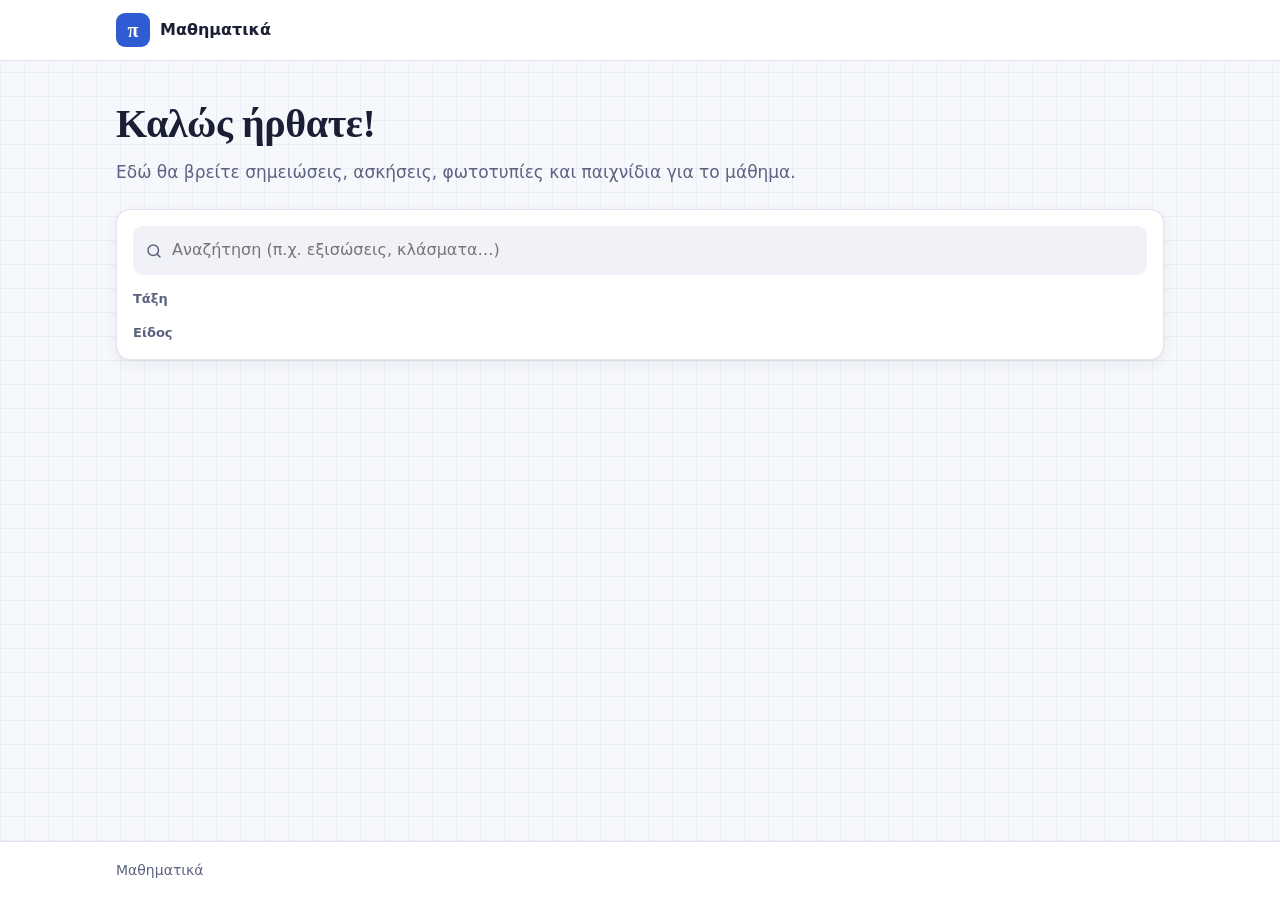
==== index.html @ 96dc082f "Ρύθμιση διαχείρισης για τον φάκελο math-site και ανακατεύθυνση αρχικής Co-Authored-By: Claude Opus 5" ====
<!doctype html>
<html lang="el">
<head>
<meta charset="utf-8">
<meta http-equiv="refresh" content="0; url=math-site/">
<title>Μαθηματικά</title>
</head>
<body>
<a href="math-site/">Μετάβαση στο site</a>
</body>
</html>
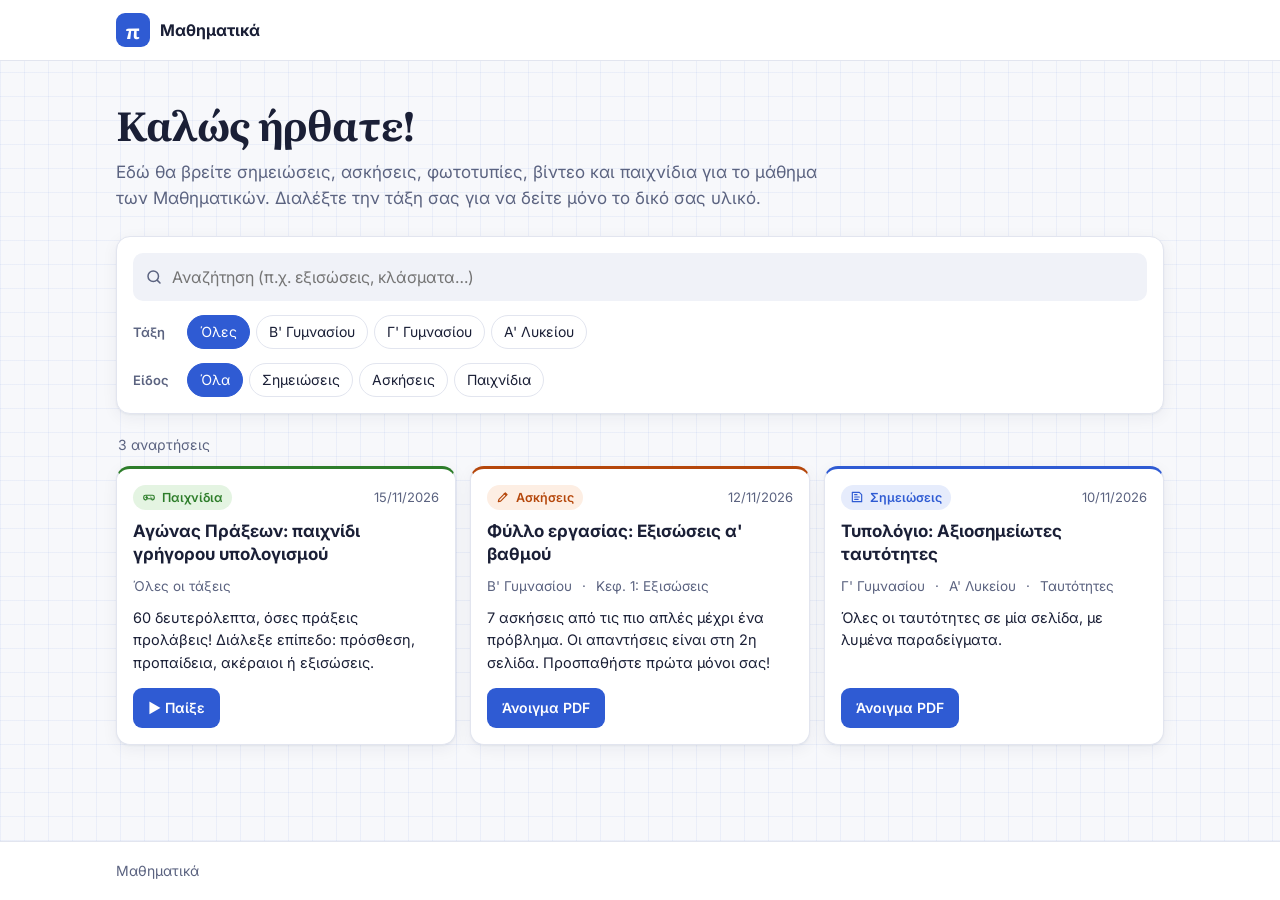
==== commit 62f1ec77: "Μεταφορά του site στη ρίζα του repository Co-Authored-By: Claude Opus 5.5 <noreply@anthropic.com> Cl" ====
--- a/index.html
+++ b/index.html
@@ -1,11 +1,66 @@
 <!doctype html>
 <html lang="el">
 <head>
-<meta charset="utf-8">
-<meta http-equiv="refresh" content="0; url=math-site/">
-<title>Μαθηματικά</title>
+  <meta charset="utf-8">
+  <meta name="viewport" content="width=device-width, initial-scale=1">
+  <title>Μαθηματικά</title>
+  <meta name="description" content="Σημειώσεις, ασκήσεις, φωτοτυπίες, βίντεο και παιχνίδια μαθηματικών για τους μαθητές.">
+  <link rel="preconnect" href="https://fonts.googleapis.com">
+  <link rel="preconnect" href="https://fonts.gstatic.com" crossorigin>
+  <link href="https://fonts.googleapis.com/css2?family=Inter:wght@400;500;600;700&family=Literata:opsz,wght@7..72,600;7..72,700&display=swap" rel="stylesheet">
+  <link rel="stylesheet" href="assets/style.css">
+  <link rel="icon" href="data:image/svg+xml,%3Csvg xmlns='http://www.w3.org/2000/svg' viewBox='0 0 32 32'%3E%3Crect width='32' height='32' rx='8' fill='%232f5bd3'/%3E%3Ctext x='16' y='23' font-size='20' text-anchor='middle' fill='white' font-family='serif'%3E%CF%80%3C/text%3E%3C/svg%3E">
 </head>
 <body>
-<a href="math-site/">Μετάβαση στο site</a>
+  <header class="site-header">
+    <div class="wrap header-inner">
+      <a class="brand" href="./">
+        <span class="brand-mark" aria-hidden="true">π</span>
+        <span class="brand-text" id="site-title">Μαθηματικά</span>
+      </a>
+      <span class="header-sub" id="site-school"></span>
+    </div>
+  </header>
+
+  <main class="wrap">
+    <section class="hero">
+      <h1 id="hero-title">Καλώς ήρθατε!</h1>
+      <p id="hero-intro">Εδώ θα βρείτε σημειώσεις, ασκήσεις, φωτοτυπίες και παιχνίδια για το μάθημα.</p>
+      <p class="hero-teacher" id="hero-teacher"></p>
+    </section>
+
+    <section class="filters" aria-label="Φίλτρα">
+      <div class="search">
+        <svg viewBox="0 0 24 24" aria-hidden="true"><circle cx="11" cy="11" r="7"/><path d="m20 20-3.5-3.5"/></svg>
+        <input id="q" type="search" placeholder="Αναζήτηση (π.χ. εξισώσεις, κλάσματα…)" autocomplete="off">
+      </div>
+      <div class="chip-group">
+        <span class="chip-label">Τάξη</span>
+        <div class="chips" id="grade-chips" role="group" aria-label="Τάξη"></div>
+      </div>
+      <div class="chip-group">
+        <span class="chip-label">Είδος</span>
+        <div class="chips" id="type-chips" role="group" aria-label="Είδος υλικού"></div>
+      </div>
+    </section>
+
+    <p class="result-count" id="count" aria-live="polite"></p>
+    <section class="grid" id="grid"></section>
+    <p class="empty" id="empty" hidden>Δεν βρέθηκε υλικό με αυτά τα φίλτρα.</p>
+  </main>
+
+  <footer class="site-footer">
+    <div class="wrap"><span id="footer-text">Μαθηματικά</span></div>
+  </footer>
+
+  <dialog id="video-dialog" aria-label="Βίντεο">
+    <div class="dialog-head">
+      <strong id="video-title"></strong>
+      <button class="icon-btn" id="video-close" aria-label="Κλείσιμο">✕</button>
+    </div>
+    <div class="video-frame"><iframe id="video-iframe" title="Βίντεο" allow="accelerometer; autoplay; encrypted-media; gyroscope; picture-in-picture" allowfullscreen></iframe></div>
+  </dialog>
+
+  <script src="assets/app.js"></script>
 </body>
 </html>
--- a/assets/style.css
+++ b/assets/style.css
@@ -0,0 +1,187 @@
+:root {
+  --bg: #f7f8fb;
+  --grid-line: rgba(47, 91, 211, 0.06);
+  --surface: #ffffff;
+  --surface-2: #f0f2f8;
+  --text: #1a1f36;
+  --muted: #5b6380;
+  --border: #e2e5ef;
+  --accent: #2f5bd3;
+  --accent-ink: #ffffff;
+  --accent-soft: #e6ecfc;
+  --shadow: 0 1px 2px rgba(20, 30, 70, .05), 0 4px 16px rgba(20, 30, 70, .06);
+
+  --t-notes: #2f5bd3;     --t-notes-bg: #e6ecfc;
+  --t-ex: #b5470b;        --t-ex-bg: #fdeee3;
+  --t-copy: #6b4bc7;      --t-copy-bg: #efe9fb;
+  --t-test: #b3203e;      --t-test-bg: #fce7eb;
+  --t-video: #0f7c74;     --t-video-bg: #e0f4f1;
+  --t-game: #2d7d2a;      --t-game-bg: #e4f4e2;
+  --t-other: #5b6380;     --t-other-bg: #eceef4;
+}
+@media (prefers-color-scheme: dark) {
+  :root:not([data-theme="light"]) {
+    --bg: #11141f; --grid-line: rgba(140, 170, 255, 0.05);
+    --surface: #1a1e2c; --surface-2: #232838; --text: #e8eaf2; --muted: #a0a7c0;
+    --border: #2e3448; --accent: #7d9cff; --accent-ink: #0d1430; --accent-soft: #263156;
+    --shadow: 0 1px 2px rgba(0,0,0,.3), 0 4px 16px rgba(0,0,0,.25);
+    --t-notes: #9db4ff; --t-notes-bg: #243052;
+    --t-ex: #ffb380;    --t-ex-bg: #43291a;
+    --t-copy: #c5b2ff;  --t-copy-bg: #33294f;
+    --t-test: #ff9aae;  --t-test-bg: #4a1f2a;
+    --t-video: #7fdcd1; --t-video-bg: #173b38;
+    --t-game: #9be096;  --t-game-bg: #1f3a1e;
+    --t-other: #b6bcd2; --t-other-bg: #2a2f40;
+  }
+}
+:root[data-theme="dark"] {
+  --bg: #11141f; --grid-line: rgba(140, 170, 255, 0.05);
+  --surface: #1a1e2c; --surface-2: #232838; --text: #e8eaf2; --muted: #a0a7c0;
+  --border: #2e3448; --accent: #7d9cff; --accent-ink: #0d1430; --accent-soft: #263156;
+  --shadow: 0 1px 2px rgba(0,0,0,.3), 0 4px 16px rgba(0,0,0,.25);
+  --t-notes: #9db4ff; --t-notes-bg: #243052;
+  --t-ex: #ffb380;    --t-ex-bg: #43291a;
+  --t-copy: #c5b2ff;  --t-copy-bg: #33294f;
+  --t-test: #ff9aae;  --t-test-bg: #4a1f2a;
+  --t-video: #7fdcd1; --t-video-bg: #173b38;
+  --t-game: #9be096;  --t-game-bg: #1f3a1e;
+  --t-other: #b6bcd2; --t-other-bg: #2a2f40;
+}
+
+* { box-sizing: border-box; }
+html { -webkit-text-size-adjust: 100%; }
+body {
+  margin: 0;
+  font-family: "Inter", system-ui, -apple-system, "Segoe UI", sans-serif;
+  font-size: 16px;
+  line-height: 1.55;
+  color: var(--text);
+  background-color: var(--bg);
+  background-image:
+    linear-gradient(var(--grid-line) 1px, transparent 1px),
+    linear-gradient(90deg, var(--grid-line) 1px, transparent 1px);
+  background-size: 24px 24px;
+  min-height: 100vh;
+  display: flex;
+  flex-direction: column;
+}
+main { flex: 1; }
+.wrap { width: 100%; max-width: 1080px; margin: 0 auto; padding: 0 16px; }
+
+/* Header */
+.site-header {
+  background: var(--surface);
+  border-bottom: 1px solid var(--border);
+  position: sticky; top: 0; z-index: 10;
+}
+.header-inner { display: flex; align-items: center; justify-content: space-between; gap: 12px; min-height: 60px; }
+.brand { display: flex; align-items: center; gap: 10px; text-decoration: none; color: var(--text); font-weight: 700; min-width: 0; }
+.brand-mark {
+  width: 34px; height: 34px; flex: none; border-radius: 9px;
+  display: grid; place-items: center;
+  background: var(--accent); color: var(--accent-ink);
+  font-family: "Literata", Georgia, serif; font-size: 20px;
+}
+.brand-text { white-space: nowrap; overflow: hidden; text-overflow: ellipsis; }
+.header-sub { color: var(--muted); font-size: 14px; text-align: right; }
+
+/* Hero */
+.hero { padding: 40px 0 24px; max-width: 720px; }
+.hero h1 {
+  font-family: "Literata", Georgia, serif;
+  font-size: clamp(28px, 5vw, 40px);
+  line-height: 1.15; margin: 0 0 12px; letter-spacing: -0.01em;
+}
+.hero p { margin: 0; color: var(--muted); font-size: 17px; white-space: pre-line; }
+.hero .hero-teacher { margin-top: 10px; font-size: 15px; color: var(--text); font-weight: 500; }
+.hero .hero-teacher:empty { display: none; }
+
+/* Filters */
+.filters {
+  background: var(--surface); border: 1px solid var(--border); border-radius: 14px;
+  padding: 16px; display: grid; gap: 14px; box-shadow: var(--shadow);
+}
+.search { position: relative; }
+.search svg {
+  position: absolute; left: 12px; top: 50%; transform: translateY(-50%);
+  width: 18px; height: 18px; fill: none; stroke: var(--muted); stroke-width: 2; stroke-linecap: round;
+}
+.search input {
+  width: 100%; font: inherit; color: var(--text);
+  background: var(--surface-2); border: 1px solid transparent; border-radius: 10px;
+  padding: 11px 12px 11px 38px;
+}
+.search input:focus { outline: none; border-color: var(--accent); background: var(--surface); }
+.chip-group { display: flex; gap: 10px; align-items: baseline; }
+.chip-label { font-size: 13px; font-weight: 600; color: var(--muted); width: 44px; flex: none; }
+.chips { display: flex; flex-wrap: wrap; gap: 6px; }
+.chip {
+  font: inherit; font-size: 14px; cursor: pointer;
+  border: 1px solid var(--border); background: var(--surface); color: var(--text);
+  padding: 5px 12px; border-radius: 999px; transition: background .15s, border-color .15s;
+}
+.chip:hover { border-color: var(--accent); }
+.chip[aria-pressed="true"] { background: var(--accent); border-color: var(--accent); color: var(--accent-ink); }
+.chip:focus-visible, .btn:focus-visible, .icon-btn:focus-visible { outline: 2px solid var(--accent); outline-offset: 2px; }
+
+@media (max-width: 560px) {
+  .chip-group { flex-direction: column; gap: 6px; }
+  .header-sub { display: none; }
+  .hero { padding-top: 28px; }
+}
+
+/* Results */
+.result-count { color: var(--muted); font-size: 14px; margin: 20px 2px 10px; }
+.grid { display: grid; grid-template-columns: repeat(auto-fill, minmax(290px, 1fr)); gap: 14px; padding-bottom: 40px; }
+@media (max-width: 340px) { .grid { grid-template-columns: 1fr; } }
+.card {
+  background: var(--surface); border: 1px solid var(--border); border-radius: 14px;
+  padding: 16px; display: flex; flex-direction: column; gap: 10px; box-shadow: var(--shadow);
+  min-width: 0;
+}
+.card-top { display: flex; align-items: center; justify-content: space-between; gap: 8px; }
+.badge {
+  display: inline-flex; align-items: center; gap: 6px;
+  font-size: 12.5px; font-weight: 600; padding: 3px 9px; border-radius: 999px;
+  color: var(--c); background: var(--cbg);
+}
+.badge svg { width: 14px; height: 14px; fill: none; stroke: currentColor; stroke-width: 2; stroke-linecap: round; stroke-linejoin: round; }
+.date { font-size: 13px; color: var(--muted); white-space: nowrap; }
+.card h2 { font-size: 17px; line-height: 1.35; margin: 0; overflow-wrap: anywhere; }
+.meta { font-size: 13.5px; color: var(--muted); display: flex; flex-wrap: wrap; gap: 4px 10px; }
+.meta span + span::before { content: "·"; margin-right: 10px; }
+.desc { font-size: 14.5px; color: var(--text); margin: 0; white-space: pre-line; overflow-wrap: anywhere; }
+.card-actions { margin-top: auto; padding-top: 4px; display: flex; gap: 8px; flex-wrap: wrap; }
+.btn {
+  display: inline-flex; align-items: center; gap: 6px;
+  font: inherit; font-size: 14px; font-weight: 600; text-decoration: none; cursor: pointer;
+  padding: 8px 14px; border-radius: 9px; border: 1px solid transparent;
+  background: var(--accent); color: var(--accent-ink);
+}
+.btn.secondary { background: var(--surface); color: var(--text); border-color: var(--border); }
+.btn:hover { filter: brightness(1.06); }
+.empty { text-align: center; color: var(--muted); padding: 30px 0 60px; }
+
+/* Type colours */
+.t-notes { --c: var(--t-notes); --cbg: var(--t-notes-bg); }
+.t-ex    { --c: var(--t-ex);    --cbg: var(--t-ex-bg); }
+.t-copy  { --c: var(--t-copy);  --cbg: var(--t-copy-bg); }
+.t-test  { --c: var(--t-test);  --cbg: var(--t-test-bg); }
+.t-video { --c: var(--t-video); --cbg: var(--t-video-bg); }
+.t-game  { --c: var(--t-game);  --cbg: var(--t-game-bg); }
+.t-other { --c: var(--t-other); --cbg: var(--t-other-bg); }
+.card { border-top: 3px solid var(--c); }
+
+/* Footer */
+.site-footer { border-top: 1px solid var(--border); background: var(--surface); color: var(--muted); font-size: 14px; padding: 18px 0; }
+
+/* Video dialog */
+dialog {
+  border: none; padding: 0; border-radius: 14px; width: min(900px, calc(100vw - 32px));
+  background: var(--surface); color: var(--text); box-shadow: 0 20px 60px rgba(0,0,0,.35);
+}
+dialog::backdrop { background: rgba(10, 14, 30, .65); }
+.dialog-head { display: flex; justify-content: space-between; align-items: center; gap: 12px; padding: 12px 16px; }
+.icon-btn { border: none; background: var(--surface-2); color: var(--text); width: 34px; height: 34px; border-radius: 8px; cursor: pointer; font-size: 16px; flex: none; }
+.video-frame { aspect-ratio: 16 / 9; background: #000; }
+.video-frame iframe { width: 100%; height: 100%; border: 0; display: block; }
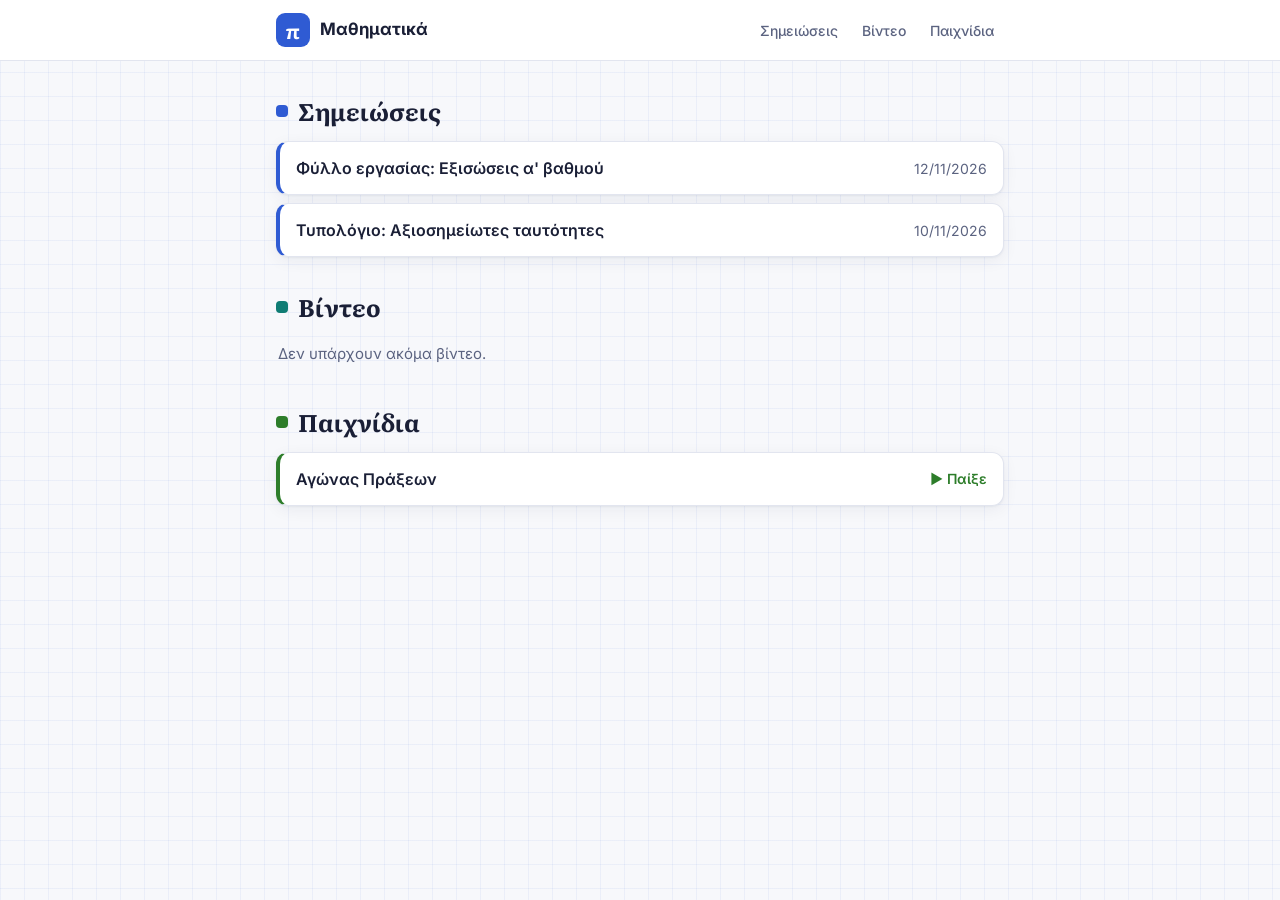
==== commit b2346450: "Απλοποίηση: μόνο Σημειώσεις, Βίντεο και Παιχνίδια Χωρίς τάξεις, κατηγορίες και φίλτρα. Η διαχείριση " ====
--- a/index.html
+++ b/index.html
@@ -4,7 +4,7 @@
   <meta charset="utf-8">
   <meta name="viewport" content="width=device-width, initial-scale=1">
   <title>Μαθηματικά</title>
-  <meta name="description" content="Σημειώσεις, ασκήσεις, φωτοτυπίες, βίντεο και παιχνίδια μαθηματικών για τους μαθητές.">
+  <meta name="description" content="Σημειώσεις, βίντεο και παιχνίδια μαθηματικών.">
   <link rel="preconnect" href="https://fonts.googleapis.com">
   <link rel="preconnect" href="https://fonts.gstatic.com" crossorigin>
   <link href="https://fonts.googleapis.com/css2?family=Inter:wght@400;500;600;700&family=Literata:opsz,wght@7..72,600;7..72,700&display=swap" rel="stylesheet">
@@ -16,42 +16,32 @@
     <div class="wrap header-inner">
       <a class="brand" href="./">
         <span class="brand-mark" aria-hidden="true">π</span>
-        <span class="brand-text" id="site-title">Μαθηματικά</span>
+        <span>Μαθηματικά</span>
       </a>
-      <span class="header-sub" id="site-school"></span>
+      <nav class="nav" aria-label="Ενότητες">
+        <a href="#simeioseis">Σημειώσεις</a>
+        <a href="#vinteo">Βίντεο</a>
+        <a href="#paixnidia">Παιχνίδια</a>
+      </nav>
     </div>
   </header>
 
   <main class="wrap">
-    <section class="hero">
-      <h1 id="hero-title">Καλώς ήρθατε!</h1>
-      <p id="hero-intro">Εδώ θα βρείτε σημειώσεις, ασκήσεις, φωτοτυπίες και παιχνίδια για το μάθημα.</p>
-      <p class="hero-teacher" id="hero-teacher"></p>
+    <section class="section" id="simeioseis">
+      <h2><span class="dot t-notes"></span>Σημειώσεις</h2>
+      <ul class="list" id="notes"></ul>
     </section>
 
-    <section class="filters" aria-label="Φίλτρα">
-      <div class="search">
-        <svg viewBox="0 0 24 24" aria-hidden="true"><circle cx="11" cy="11" r="7"/><path d="m20 20-3.5-3.5"/></svg>
-        <input id="q" type="search" placeholder="Αναζήτηση (π.χ. εξισώσεις, κλάσματα…)" autocomplete="off">
-      </div>
-      <div class="chip-group">
-        <span class="chip-label">Τάξη</span>
-        <div class="chips" id="grade-chips" role="group" aria-label="Τάξη"></div>
-      </div>
-      <div class="chip-group">
-        <span class="chip-label">Είδος</span>
-        <div class="chips" id="type-chips" role="group" aria-label="Είδος υλικού"></div>
-      </div>
+    <section class="section" id="vinteo">
+      <h2><span class="dot t-video"></span>Βίντεο</h2>
+      <ul class="list" id="videos"></ul>
     </section>
 
-    <p class="result-count" id="count" aria-live="polite"></p>
-    <section class="grid" id="grid"></section>
-    <p class="empty" id="empty" hidden>Δεν βρέθηκε υλικό με αυτά τα φίλτρα.</p>
+    <section class="section" id="paixnidia">
+      <h2><span class="dot t-game"></span>Παιχνίδια</h2>
+      <ul class="list" id="games"></ul>
+    </section>
   </main>
-
-  <footer class="site-footer">
-    <div class="wrap"><span id="footer-text">Μαθηματικά</span></div>
-  </footer>
 
   <dialog id="video-dialog" aria-label="Βίντεο">
     <div class="dialog-head">
--- a/assets/style.css
+++ b/assets/style.css
@@ -49,133 +49,59 @@
 }
 
 * { box-sizing: border-box; }
-html { -webkit-text-size-adjust: 100%; }
+html { -webkit-text-size-adjust: 100%; scroll-behavior: smooth; scroll-padding-top: 76px; }
 body {
   margin: 0;
   font-family: "Inter", system-ui, -apple-system, "Segoe UI", sans-serif;
-  font-size: 16px;
-  line-height: 1.55;
-  color: var(--text);
+  font-size: 16px; line-height: 1.5; color: var(--text);
   background-color: var(--bg);
   background-image:
     linear-gradient(var(--grid-line) 1px, transparent 1px),
     linear-gradient(90deg, var(--grid-line) 1px, transparent 1px);
   background-size: 24px 24px;
   min-height: 100vh;
-  display: flex;
-  flex-direction: column;
 }
-main { flex: 1; }
-.wrap { width: 100%; max-width: 1080px; margin: 0 auto; padding: 0 16px; }
+.wrap { width: 100%; max-width: 760px; margin: 0 auto; padding: 0 16px; }
 
-/* Header */
-.site-header {
-  background: var(--surface);
-  border-bottom: 1px solid var(--border);
-  position: sticky; top: 0; z-index: 10;
+.site-header { background: var(--surface); border-bottom: 1px solid var(--border); position: sticky; top: 0; z-index: 10; }
+.header-inner { display: flex; align-items: center; justify-content: space-between; gap: 12px; min-height: 60px; flex-wrap: wrap; }
+.brand { display: flex; align-items: center; gap: 10px; text-decoration: none; color: var(--text); font-weight: 700; font-size: 17px; }
+.brand-mark {
+  width: 34px; height: 34px; flex: none; border-radius: 9px; display: grid; place-items: center;
+  background: var(--accent); color: var(--accent-ink); font-family: "Literata", Georgia, serif; font-size: 20px;
 }
-.header-inner { display: flex; align-items: center; justify-content: space-between; gap: 12px; min-height: 60px; }
-.brand { display: flex; align-items: center; gap: 10px; text-decoration: none; color: var(--text); font-weight: 700; min-width: 0; }
-.brand-mark {
-  width: 34px; height: 34px; flex: none; border-radius: 9px;
-  display: grid; place-items: center;
-  background: var(--accent); color: var(--accent-ink);
-  font-family: "Literata", Georgia, serif; font-size: 20px;
+.nav { display: flex; gap: 4px; }
+.nav a { color: var(--muted); text-decoration: none; font-size: 14px; font-weight: 500; padding: 6px 10px; border-radius: 8px; }
+.nav a:hover { color: var(--text); background: var(--surface-2); }
+@media (max-width: 480px) { .nav { width: 100%; justify-content: space-between; padding-bottom: 8px; } }
+
+.section { padding-top: 32px; }
+.section:last-child { padding-bottom: 56px; }
+.section h2 {
+  font-family: "Literata", Georgia, serif; font-size: 24px; margin: 0 0 12px;
+  display: flex; align-items: center; gap: 10px;
 }
-.brand-text { white-space: nowrap; overflow: hidden; text-overflow: ellipsis; }
-.header-sub { color: var(--muted); font-size: 14px; text-align: right; }
+.dot { width: 12px; height: 12px; border-radius: 4px; background: var(--c); }
 
-/* Hero */
-.hero { padding: 40px 0 24px; max-width: 720px; }
-.hero h1 {
-  font-family: "Literata", Georgia, serif;
-  font-size: clamp(28px, 5vw, 40px);
-  line-height: 1.15; margin: 0 0 12px; letter-spacing: -0.01em;
+.list { list-style: none; margin: 0; padding: 0; display: grid; gap: 8px; }
+.row {
+  width: 100%; display: flex; align-items: center; justify-content: space-between; gap: 12px;
+  padding: 14px 16px; border-radius: 12px; text-decoration: none; text-align: left;
+  font: inherit; color: var(--text); cursor: pointer;
+  background: var(--surface); border: 1px solid var(--border); border-left: 4px solid var(--c);
+  box-shadow: var(--shadow); transition: transform .12s, border-color .12s;
 }
-.hero p { margin: 0; color: var(--muted); font-size: 17px; white-space: pre-line; }
-.hero .hero-teacher { margin-top: 10px; font-size: 15px; color: var(--text); font-weight: 500; }
-.hero .hero-teacher:empty { display: none; }
+.row:hover { transform: translateY(-1px); border-color: var(--c); }
+.row:focus-visible { outline: 2px solid var(--accent); outline-offset: 2px; }
+.row-title { font-weight: 600; overflow-wrap: anywhere; }
+.row-meta { color: var(--muted); font-size: 14px; white-space: nowrap; flex: none; }
+.t-video .row-meta, .t-game .row-meta { color: var(--c); font-weight: 600; }
+.empty { color: var(--muted); padding: 6px 2px; font-size: 15px; }
 
-/* Filters */
-.filters {
-  background: var(--surface); border: 1px solid var(--border); border-radius: 14px;
-  padding: 16px; display: grid; gap: 14px; box-shadow: var(--shadow);
-}
-.search { position: relative; }
-.search svg {
-  position: absolute; left: 12px; top: 50%; transform: translateY(-50%);
-  width: 18px; height: 18px; fill: none; stroke: var(--muted); stroke-width: 2; stroke-linecap: round;
-}
-.search input {
-  width: 100%; font: inherit; color: var(--text);
-  background: var(--surface-2); border: 1px solid transparent; border-radius: 10px;
-  padding: 11px 12px 11px 38px;
-}
-.search input:focus { outline: none; border-color: var(--accent); background: var(--surface); }
-.chip-group { display: flex; gap: 10px; align-items: baseline; }
-.chip-label { font-size: 13px; font-weight: 600; color: var(--muted); width: 44px; flex: none; }
-.chips { display: flex; flex-wrap: wrap; gap: 6px; }
-.chip {
-  font: inherit; font-size: 14px; cursor: pointer;
-  border: 1px solid var(--border); background: var(--surface); color: var(--text);
-  padding: 5px 12px; border-radius: 999px; transition: background .15s, border-color .15s;
-}
-.chip:hover { border-color: var(--accent); }
-.chip[aria-pressed="true"] { background: var(--accent); border-color: var(--accent); color: var(--accent-ink); }
-.chip:focus-visible, .btn:focus-visible, .icon-btn:focus-visible { outline: 2px solid var(--accent); outline-offset: 2px; }
+.t-notes { --c: var(--t-notes); }
+.t-video { --c: var(--t-video); }
+.t-game  { --c: var(--t-game); }
 
-@media (max-width: 560px) {
-  .chip-group { flex-direction: column; gap: 6px; }
-  .header-sub { display: none; }
-  .hero { padding-top: 28px; }
-}
-
-/* Results */
-.result-count { color: var(--muted); font-size: 14px; margin: 20px 2px 10px; }
-.grid { display: grid; grid-template-columns: repeat(auto-fill, minmax(290px, 1fr)); gap: 14px; padding-bottom: 40px; }
-@media (max-width: 340px) { .grid { grid-template-columns: 1fr; } }
-.card {
-  background: var(--surface); border: 1px solid var(--border); border-radius: 14px;
-  padding: 16px; display: flex; flex-direction: column; gap: 10px; box-shadow: var(--shadow);
-  min-width: 0;
-}
-.card-top { display: flex; align-items: center; justify-content: space-between; gap: 8px; }
-.badge {
-  display: inline-flex; align-items: center; gap: 6px;
-  font-size: 12.5px; font-weight: 600; padding: 3px 9px; border-radius: 999px;
-  color: var(--c); background: var(--cbg);
-}
-.badge svg { width: 14px; height: 14px; fill: none; stroke: currentColor; stroke-width: 2; stroke-linecap: round; stroke-linejoin: round; }
-.date { font-size: 13px; color: var(--muted); white-space: nowrap; }
-.card h2 { font-size: 17px; line-height: 1.35; margin: 0; overflow-wrap: anywhere; }
-.meta { font-size: 13.5px; color: var(--muted); display: flex; flex-wrap: wrap; gap: 4px 10px; }
-.meta span + span::before { content: "·"; margin-right: 10px; }
-.desc { font-size: 14.5px; color: var(--text); margin: 0; white-space: pre-line; overflow-wrap: anywhere; }
-.card-actions { margin-top: auto; padding-top: 4px; display: flex; gap: 8px; flex-wrap: wrap; }
-.btn {
-  display: inline-flex; align-items: center; gap: 6px;
-  font: inherit; font-size: 14px; font-weight: 600; text-decoration: none; cursor: pointer;
-  padding: 8px 14px; border-radius: 9px; border: 1px solid transparent;
-  background: var(--accent); color: var(--accent-ink);
-}
-.btn.secondary { background: var(--surface); color: var(--text); border-color: var(--border); }
-.btn:hover { filter: brightness(1.06); }
-.empty { text-align: center; color: var(--muted); padding: 30px 0 60px; }
-
-/* Type colours */
-.t-notes { --c: var(--t-notes); --cbg: var(--t-notes-bg); }
-.t-ex    { --c: var(--t-ex);    --cbg: var(--t-ex-bg); }
-.t-copy  { --c: var(--t-copy);  --cbg: var(--t-copy-bg); }
-.t-test  { --c: var(--t-test);  --cbg: var(--t-test-bg); }
-.t-video { --c: var(--t-video); --cbg: var(--t-video-bg); }
-.t-game  { --c: var(--t-game);  --cbg: var(--t-game-bg); }
-.t-other { --c: var(--t-other); --cbg: var(--t-other-bg); }
-.card { border-top: 3px solid var(--c); }
-
-/* Footer */
-.site-footer { border-top: 1px solid var(--border); background: var(--surface); color: var(--muted); font-size: 14px; padding: 18px 0; }
-
-/* Video dialog */
 dialog {
   border: none; padding: 0; border-radius: 14px; width: min(900px, calc(100vw - 32px));
   background: var(--surface); color: var(--text); box-shadow: 0 20px 60px rgba(0,0,0,.35);
